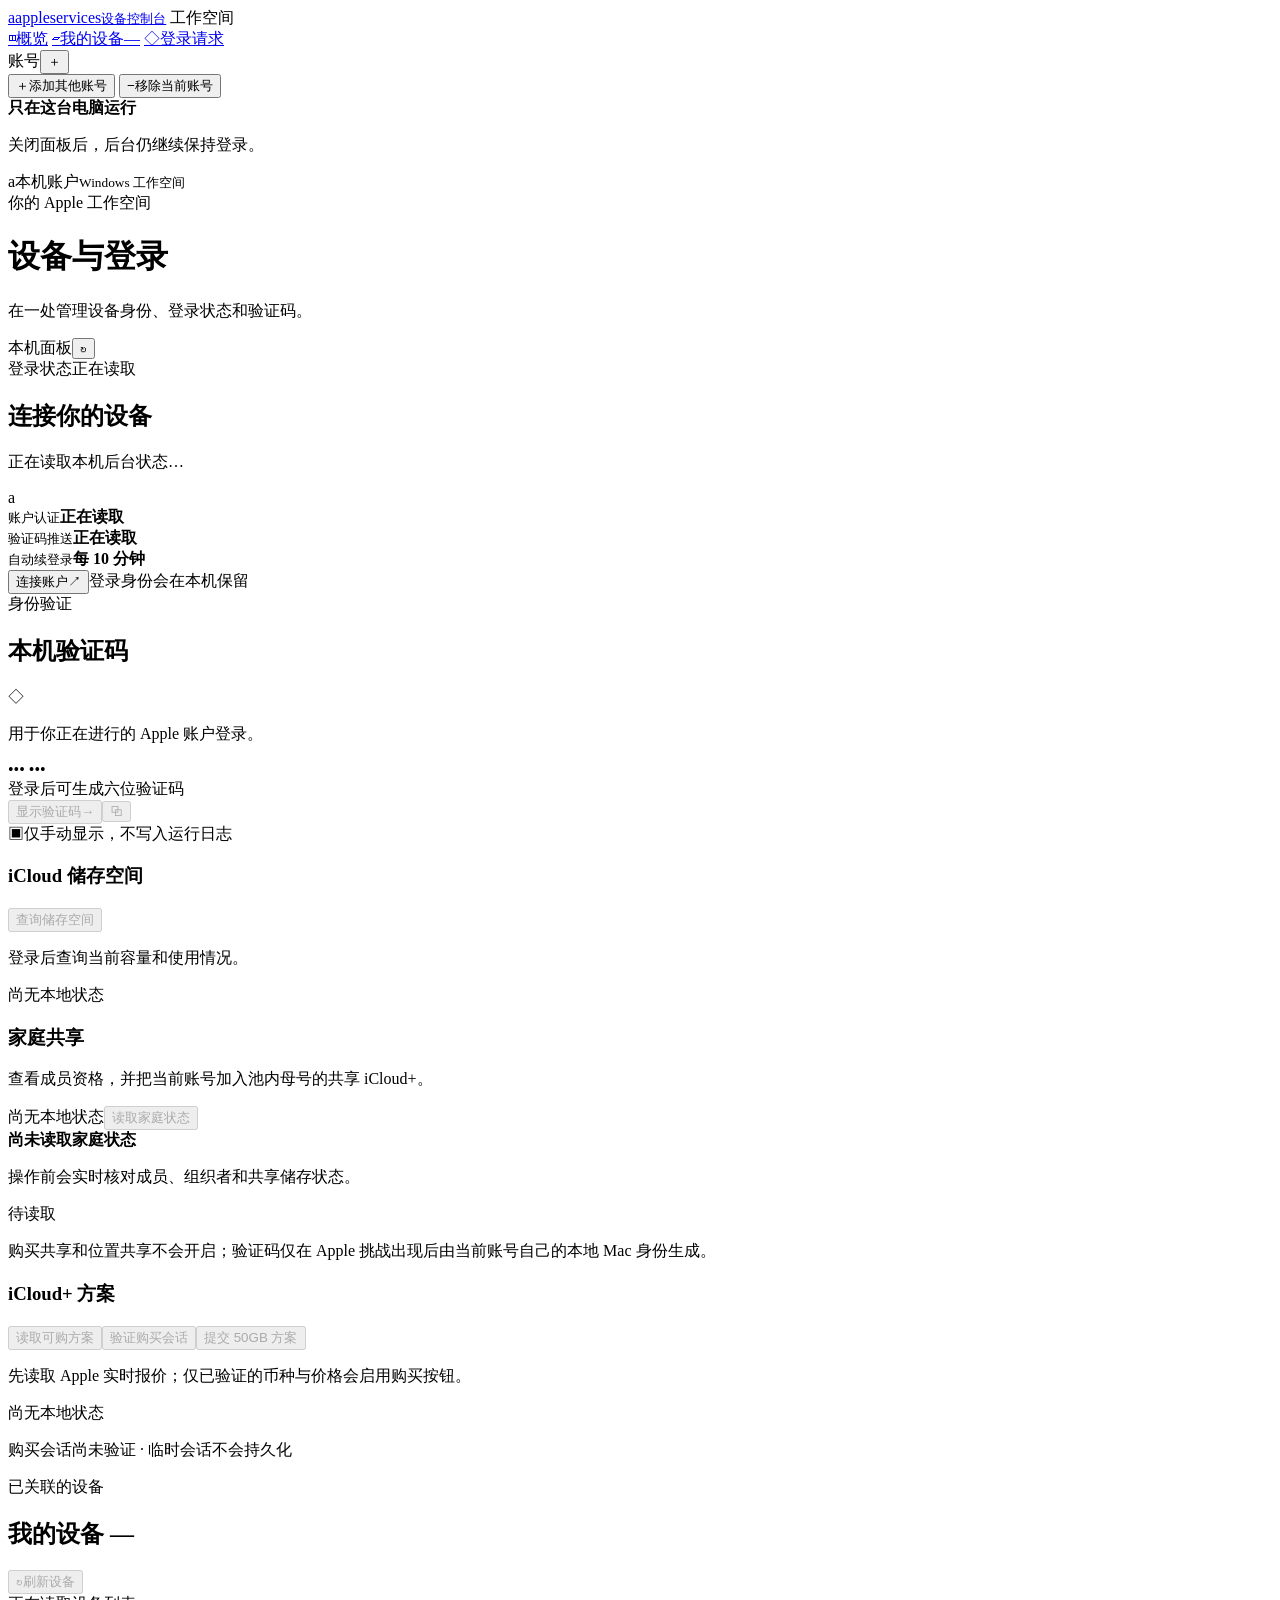
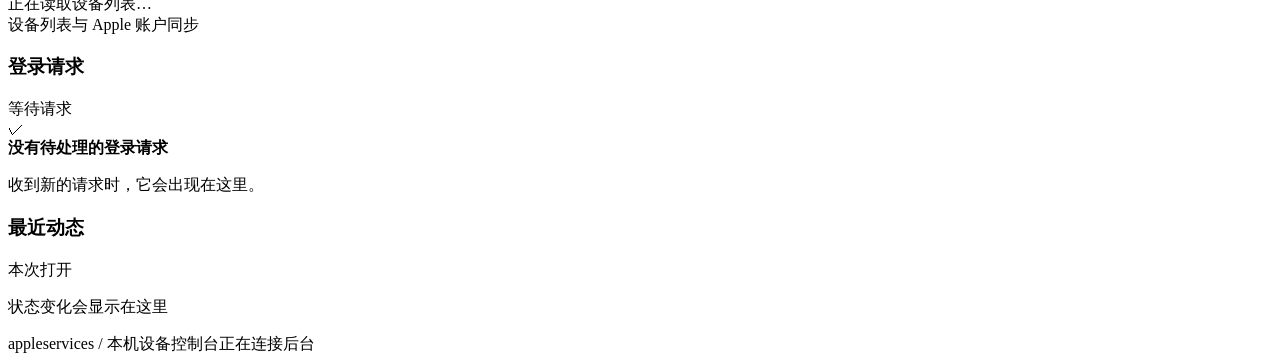
==== internal/dashboard/web/index.html @ 2ab1432d "Fix missing account device lists and preserve last successful results" ====
<!doctype html>
<html lang="zh-CN">
<head>
  <meta charset="utf-8">
  <meta name="viewport" content="width=device-width,initial-scale=1">
  <meta name="app-token" content="__APP_TOKEN__">
  <title>appleservices · 设备控制台</title>
  <link rel="stylesheet" href="/app.css">
  <script src="/app.js" defer></script>
</head>
<body>
<aside class="sidebar">
  <a class="brand" href="#"><span class="brand-icon">a<span></span></span><span>appleservices<small>设备控制台</small></span></a>
  <span class="nav-label">工作空间</span>
  <nav>
    <a href="#overview" class="nav-item selected"><span class="nav-icon">◫</span>概览<span class="nav-marker"></span></a>
    <a href="#devices" class="nav-item"><span class="nav-icon">▱</span>我的设备<span class="nav-count" id="navCount">—</span></a>
    <a href="#requests" class="nav-item"><span class="nav-icon">◇</span>登录请求<span class="request-dot" id="requestDot" hidden></span></a>
  </nav>
  <div class="account-switcher">
    <div class="account-switcher-head"><span class="nav-label">账号</span><button type="button" id="addAccountButton" title="添加账号">＋</button></div>
    <div id="accountList" class="account-list"></div>
    <button type="button" class="add-account-item" id="addAccountButtonSecondary"><span>＋</span>添加其他账号</button>
    <button type="button" class="add-account-item" id="removeAccountButton" title="只从列表移除，设备身份保留在磁盘上"><span>−</span>移除当前账号</button>
  </div>
  <div class="sidebar-note"><span class="small-orb"></span><strong>只在这台电脑运行</strong><p>关闭面板后，后台仍继续保持登录。</p></div>
  <div class="sidebar-bottom"><span class="avatar">a</span><span id="sidebarAccount">本机账户<small>Windows 工作空间</small></span></div>
</aside>
<main id="overview">
  <header class="page-header"><div><div class="eyebrow">你的 Apple 工作空间</div><h1 id="pageTitle">设备与登录</h1><p id="pageDescription">在一处管理设备身份、登录状态和验证码。</p></div><div class="header-actions"><span class="local-badge"><span></span>本机面板</span><button class="icon-button" id="reloadView" aria-label="刷新状态" title="刷新状态">↻</button></div></header>
  <div id="notice" class="notice" role="status" hidden></div>
  <section class="top-grid overview-only">
    <article class="session-card">
      <div class="session-top"><span class="card-kicker">登录状态</span><span class="status-badge" id="statusBadge"><i></i>正在读取</span></div>
      <div class="session-body"><div><h2 id="sessionTitle">连接你的设备</h2><p id="sessionDescription">正在读取本机后台状态…</p><span class="account-tag" id="accountTag" hidden></span></div><div class="computer-art" aria-hidden="true"><div class="computer-screen"><div class="screen-gradient"></div><span class="screen-mark">a</span></div><div class="computer-base"></div><div class="computer-shadow"></div></div></div>
      <div class="session-metrics"><div><span class="metric-dot" id="authDot"></span><div><small>账户认证</small><strong id="authState">正在读取</strong></div></div><div><span class="metric-dot" id="pushDot"></span><div><small>验证码推送</small><strong id="pushState">正在读取</strong></div></div><div><span class="metric-dot" id="renewDot"></span><div><small>自动续登录</small><strong id="renewState">每 10 分钟</strong></div></div></div>
      <div class="session-actions"><button class="button button-light" id="startButton">连接账户<span>↗</span></button><button class="button button-light" id="renewButton" hidden>验证 Apple 账户<span>✓</span></button><button class="quiet-button" id="stopButton" hidden>停止后台</button><span class="session-hint" id="sessionHint">登录身份会在本机保留</span></div>
    </article>
    <article class="code-card"><div class="card-title-row"><div><span class="card-kicker dark">身份验证</span><h2>本机验证码</h2></div><span class="shield-icon">◇</span></div><p class="card-description">用于你正在进行的 Apple 账户登录。</p><div class="code-display" id="codeDisplay" aria-live="polite">••• <span>•••</span></div><div class="code-detail" id="codeDetail">登录后可生成六位验证码</div><div class="code-actions"><button class="button button-primary" id="codeButton" disabled>显示验证码<span>→</span></button><button class="copy-button" id="copyButton" aria-label="复制验证码" title="复制验证码" disabled>⧉</button></div><div class="code-footer"><span class="lock-icon">▣</span>仅手动显示，不写入运行日志</div></article>
  </section>
  <div class="notice overview-only" id="capabilityNotice" role="status" hidden></div>
  <section class="request-card overview-only"><div class="card-title-row"><h3>iCloud 储存空间</h3><button class="text-button" id="storageButton" disabled>查询储存空间</button></div><p id="storageSummary" class="card-description">登录后查询当前容量和使用情况。</p><p id="storageCacheNote" class="cache-note">尚无本地状态</p></section>
  <section class="request-card overview-only family-card" id="familyCard">
    <div class="card-title-row"><div><h3>家庭共享</h3><p class="card-description">查看成员资格，并把当前账号加入池内母号的共享 iCloud+。</p></div><div class="family-head-actions"><span id="familyCacheNote">尚无本地状态</span><button class="text-button" id="familyRefreshButton" disabled>读取家庭状态</button></div></div>
    <div class="family-status" id="familyStatus"><span class="family-state-dot"></span><div class="family-status-copy"><strong id="familySummary">尚未读取家庭状态</strong><p id="familyDetail">操作前会实时核对成员、组织者和共享储存状态。</p></div><span class="family-status-chip" id="familyStatusChip">待读取</span></div>
    <div class="family-map" id="familyMap" hidden>
      <div class="family-node family-node-organizer"><span class="family-crown">★</span><div><small>家庭母号</small><strong id="familyOrganizerName">—</strong></div></div>
      <div class="family-link"><span></span><small>共享 iCloud+</small><b>→</b></div>
      <div class="family-node family-node-current"><span class="family-avatar" id="familyCurrentAvatar">A</span><div><small>当前账号</small><strong id="familyCurrentName">—</strong></div></div>
    </div>
    <div class="family-metrics" id="familyMetrics" hidden>
      <div><small>家庭成员</small><strong id="familyMemberCount">—</strong></div>
      <div><small>当前角色</small><strong id="familyRole">—</strong></div>
      <div><small>共享储存</small><strong id="familyStorageState">—</strong></div>
      <div><small>共享容量</small><strong id="familyStorageBytes">—</strong></div>
    </div>
    <div class="family-members" id="familyMemberAccounts" hidden>
      <h4>家庭成员账号</h4>
      <ul id="familyMemberList" aria-label="家庭成员账号"></ul>
    </div>
    <div class="family-controls" id="familyControls" hidden>
      <label for="familyOrganizer">池内母号</label>
      <select id="familyOrganizer" aria-label="池内母号"></select>
      <button class="button button-primary" id="familyAddButton" disabled>加入家庭并使用共享空间</button>
      <button class="button button-light" id="familyJoinStorageButton" disabled>仅加入共享储存</button>
    </div>
    <div class="family-remove-controls" id="familyRemoveControls" hidden>
      <div><strong>成员管理</strong><small>从当前家庭移出一个池内普通成员</small></div>
      <select id="familyRemoveMember" aria-label="要移出的家庭成员"></select>
      <button class="button button-danger" id="familyRemoveButton" disabled>移出家庭</button>
    </div>
    <p class="family-safety" id="familySafety">购买共享和位置共享不会开启；验证码仅在 Apple 挑战出现后由当前账号自己的本地 Mac 身份生成。</p>
  </section>
  <section class="request-card overview-only hme-card" id="hmeCard" hidden>
    <div class="card-title-row"><div><span class="card-kicker">iCloud+ 子号工具</span><h3>隐藏邮件地址</h3></div><div class="commerce-actions"><button class="text-button" id="hmeListButton">读取地址</button><button class="text-button hme-create-button" id="hmeGenerateButton">＋ 生成候选</button></div></div>
    <div class="hme-summary"><div><strong id="hmeActiveCount">—</strong><small>使用中</small></div><div><strong id="hmeInactiveCount">—</strong><small>已停用</small></div><p id="hmeSummary">读取后可按标签、备注或邮箱搜索。</p></div>
    <p id="hmeStatus" role="status" hidden></p>
    <form id="hmeAuthForm" class="hme-auth" hidden><label for="hmePassword">验证当前账号的隐藏邮件会话<input id="hmePassword" type="password" autocomplete="off" placeholder="当前 Apple 账号密码" required></label><button class="button button-primary" type="submit">验证并读取地址</button><small>密码仅用于本次验证；会话保存在当前账号目录，重启后可继续使用。</small></form>
    <div class="hme-forward-settings" id="hmeForwardSettings" hidden><div><small>所有隐私邮箱统一转发到</small><strong id="hmeForwardCurrent">—</strong><p id="hmeForwardHint">Apple 只允许选择已关联并验证的账户邮箱。</p></div><select id="hmeForwardSelect" aria-label="默认转发邮箱"></select><button class="button button-light" id="hmeForwardButton" disabled>保存转发目标</button><a class="text-button" href="https://account.apple.com/account/manage/section/signin-and-security" target="_blank" rel="noopener">管理账户邮箱 ↗</a></div>
    <div class="hme-reachable" id="hmeReachablePanel" hidden><div><small>协议添加可联系邮箱</small><strong>添加并验证后自动切换全部隐私邮箱</strong></div><input id="hmeReachableEmail" type="email" maxlength="254" autocomplete="off" placeholder="目标转发邮箱" aria-label="要添加的账户邮箱"><button class="button button-light" id="hmeReachableStartButton" disabled>发送邮箱验证码</button><form id="hmeReachableCodeForm" hidden><input id="hmeReachableCode" inputmode="numeric" autocomplete="one-time-code" pattern="[0-9]{4,8}" maxlength="8" placeholder="邮箱验证码" aria-label="目标邮箱验证码" required><button class="button button-primary" type="submit">验证并切换</button></form></div>
    <div class="hme-candidate" id="hmeCandidatePanel" hidden><div><small>Apple 候选地址</small><strong id="hmeCandidateAddress">—</strong></div><input id="hmeCreateLabel" maxlength="128" placeholder="标签" aria-label="新地址标签"><input id="hmeCreateNote" maxlength="1024" placeholder="备忘录（可选）" aria-label="新地址备忘录"><button class="button button-primary" id="hmeReserveButton">确认创建</button><button class="icon-button" id="hmeCancelCandidate" title="取消候选" aria-label="取消候选">×</button></div>
    <div class="hme-toolbar"><input id="hmeSearch" type="search" placeholder="搜索邮箱、标签或备忘录" aria-label="搜索隐藏邮件地址"><div class="hme-segments" role="group" aria-label="邮箱状态"><button class="active" data-hme-filter="active">使用中</button><button data-hme-filter="inactive">已停用</button><button data-hme-filter="all">全部</button></div></div>
    <div class="hme-list" id="hmeList"><div class="hme-empty">尚未读取当前子号的地址</div></div>
    <button class="text-button hme-more" id="hmeMoreButton" hidden>显示更多</button>
  </section>
  <section class="request-card overview-only"><div class="card-title-row"><h3>iCloud+ 方案</h3><div class="commerce-actions"><button class="text-button" id="planButton" disabled>读取可购方案</button><button class="text-button" id="storeAuthButton" disabled>验证购买会话</button><button class="text-button" id="purchaseButton" disabled>提交 50GB 方案</button></div></div><p id="planSummary" class="card-description">先读取 Apple 实时报价；仅已验证的币种与价格会启用购买按钮。</p><p id="planCacheNote" class="cache-note">尚无本地状态</p><p id="storeAuthSummary" class="card-description">购买会话尚未验证 · 临时会话不会持久化</p><form id="storeAuthForm" hidden><input id="storeCode" inputmode="numeric" autocomplete="one-time-code" pattern="[0-9]{6}" maxlength="6" placeholder="Apple Store 六位验证码" aria-label="Apple Store 六位验证码" required><button class="text-button" type="submit">完成购买会话验证</button></form><div id="planList" class="plan-list"></div></section>
  <section class="verification-banner overview-only" id="smsPanel" hidden><div><span class="card-kicker dark">首次登录验证</span><h3>输入手机号收到的短信验证码</h3><p>验证码已发送到账户绑定的手机号。</p></div><form id="smsForm"><input id="smsCode" inputmode="numeric" autocomplete="one-time-code" pattern="[0-9]{6}" maxlength="6" placeholder="六位短信验证码" aria-label="六位短信验证码" required><button class="button button-primary" type="submit">验证并登录</button><button class="quiet-button dark-text" type="button" id="resendButton">重发短信</button></form></section>
  <section class="request-card overview-only" id="activationCard" hidden><div class="card-title-row"><div><span class="card-kicker">服务连接</span><h3>完成服务端 iCloud 连接</h3></div><span class="subtle-tag" id="activationState">待检查</span></div><p id="activationSummary" class="card-description">账号登录后自动完成 iCloud 连接，并按授权自动接受必要的条款更新。</p><p id="activationVersions" class="cache-note" hidden></p><div class="commerce-actions"><a class="text-button" id="activationICloudTerms" target="_blank" rel="noopener" hidden>查看 iCloud 条款 ↗</a><a class="text-button" id="activationMediaTerms" target="_blank" rel="noopener" hidden>查看媒体服务条款 ↗</a><button class="text-button" id="activationCheckButton">重试连接</button><button class="button button-primary" id="activationAcceptButton" hidden>继续连接</button></div></section>
  <section class="verification-banner overview-only" id="pairingPanel" hidden><div><span class="card-kicker dark">设备配对验证</span><h3>输入受信任设备显示的配对码</h3><p>项目通过 APS 和 GSA 完成证明交换，不启动官方客户端。</p></div><form id="pairingForm"><input id="pairingCode" inputmode="numeric" pattern="[0-9]{6}" maxlength="6" placeholder="六位配对码" aria-label="六位配对码" required><button class="button button-primary" type="submit">发送配对证明</button></form></section>
  <section id="devices" class="devices-section"><div class="section-heading"><div><span class="section-kicker">已关联的设备</span><h2>我的设备 <span id="deviceCount">—</span></h2></div><div class="commerce-actions"><button class="text-button" id="devicesReconnectButton" hidden>重新连接账号</button><button class="text-button" id="devicesButton" disabled>↻<span>刷新设备</span></button></div></div><div class="device-grid" id="deviceGrid"><div class="empty-state">正在读取设备列表…</div></div><div class="section-footnote"><span class="footnote-dot"></span><span id="deviceUpdate">设备列表与 Apple 账户同步</span></div></section>
  <section class="lower-grid"><article class="request-card" id="requests"><div class="card-title-row"><h3>登录请求</h3><span class="subtle-tag" id="requestTag">等待请求</span></div><div class="request-content" id="requestContent"><span class="request-symbol">✓</span><div><strong id="requestTitle">没有待处理的登录请求</strong><p id="requestText">收到新的请求时，它会出现在这里。</p></div></div><div class="request-actions" id="requestActions" hidden><button class="button button-primary" id="allowButton">允许并显示验证码</button><button class="button button-outline" id="denyButton">拒绝</button></div></article><article class="activity-card overview-activity"><div class="card-title-row"><h3>最近动态</h3><span class="subtle-label">本次打开</span></div><div id="activityList" class="activity-list"><p class="empty-activity">状态变化会显示在这里</p></div></article></section>
  <footer class="page-footer"><span>appleservices <span class="footer-separator">/</span> 本机设备控制台</span><span id="lastUpdated">正在连接后台</span></footer>
</main>
<dialog id="loginDialog"><form id="loginForm" class="dialog-form"><div class="dialog-top"><span class="dialog-icon">a</span><button class="dialog-close" type="button" id="closeLogin" aria-label="关闭">×</button></div><div class="eyebrow">恢复你的工作空间</div><h2>连接 Apple 账户</h2><p>沿用这台电脑已有的设备身份。密码仅用于本次登录。</p><label for="appleID">Apple 账户</label><input id="appleID" name="apple_id" type="email" autocomplete="username" placeholder="你的账户邮箱" required><label for="password">密码</label><input id="password" name="password" type="password" autocomplete="off" placeholder="输入账户密码" required><label for="twofactor">首次验证方式</label><select id="twofactor" name="twofactor"><option value="trusted-device">受信任设备验证码（推荐）</option><option value="sms">发送新的短信验证码</option><option value="sms-existing">使用已有短信码（不重新发送）</option><option value="circle">受信任设备配对</option></select><button class="button button-primary dialog-submit" type="submit">登录并保持在线<span>→</span></button><div class="dialog-note">配对方式只走项目协议，不启动官方 iCloud 窗口。</div></form></dialog>
<dialog id="stopDialog"><div class="dialog-form"><div class="eyebrow">后台连接</div><h2>停止保持登录？</h2><p>暂停推送接收和自动续登录。已保存的设备身份与 Cookie 会保留。</p><div class="dialog-actions"><button class="button button-outline" id="cancelStop">继续在线</button><button class="button button-danger" id="confirmStop">停止后台</button></div></div></dialog>
<dialog id="hmeEditDialog"><form id="hmeEditForm" class="dialog-form"><div class="dialog-top"><span class="dialog-icon">@</span><button class="dialog-close" type="button" id="closeHMEEdit" aria-label="关闭">×</button></div><div class="eyebrow">隐藏邮件地址</div><h2>编辑地址信息</h2><p id="hmeEditAddress">—</p><label for="hmeEditLabel">标签</label><input id="hmeEditLabel" maxlength="128" required><label for="hmeEditNote">备忘录</label><input id="hmeEditNote" maxlength="1024"><button class="button button-primary dialog-submit" type="submit">存储更改</button></form></dialog>
</body>
</html>
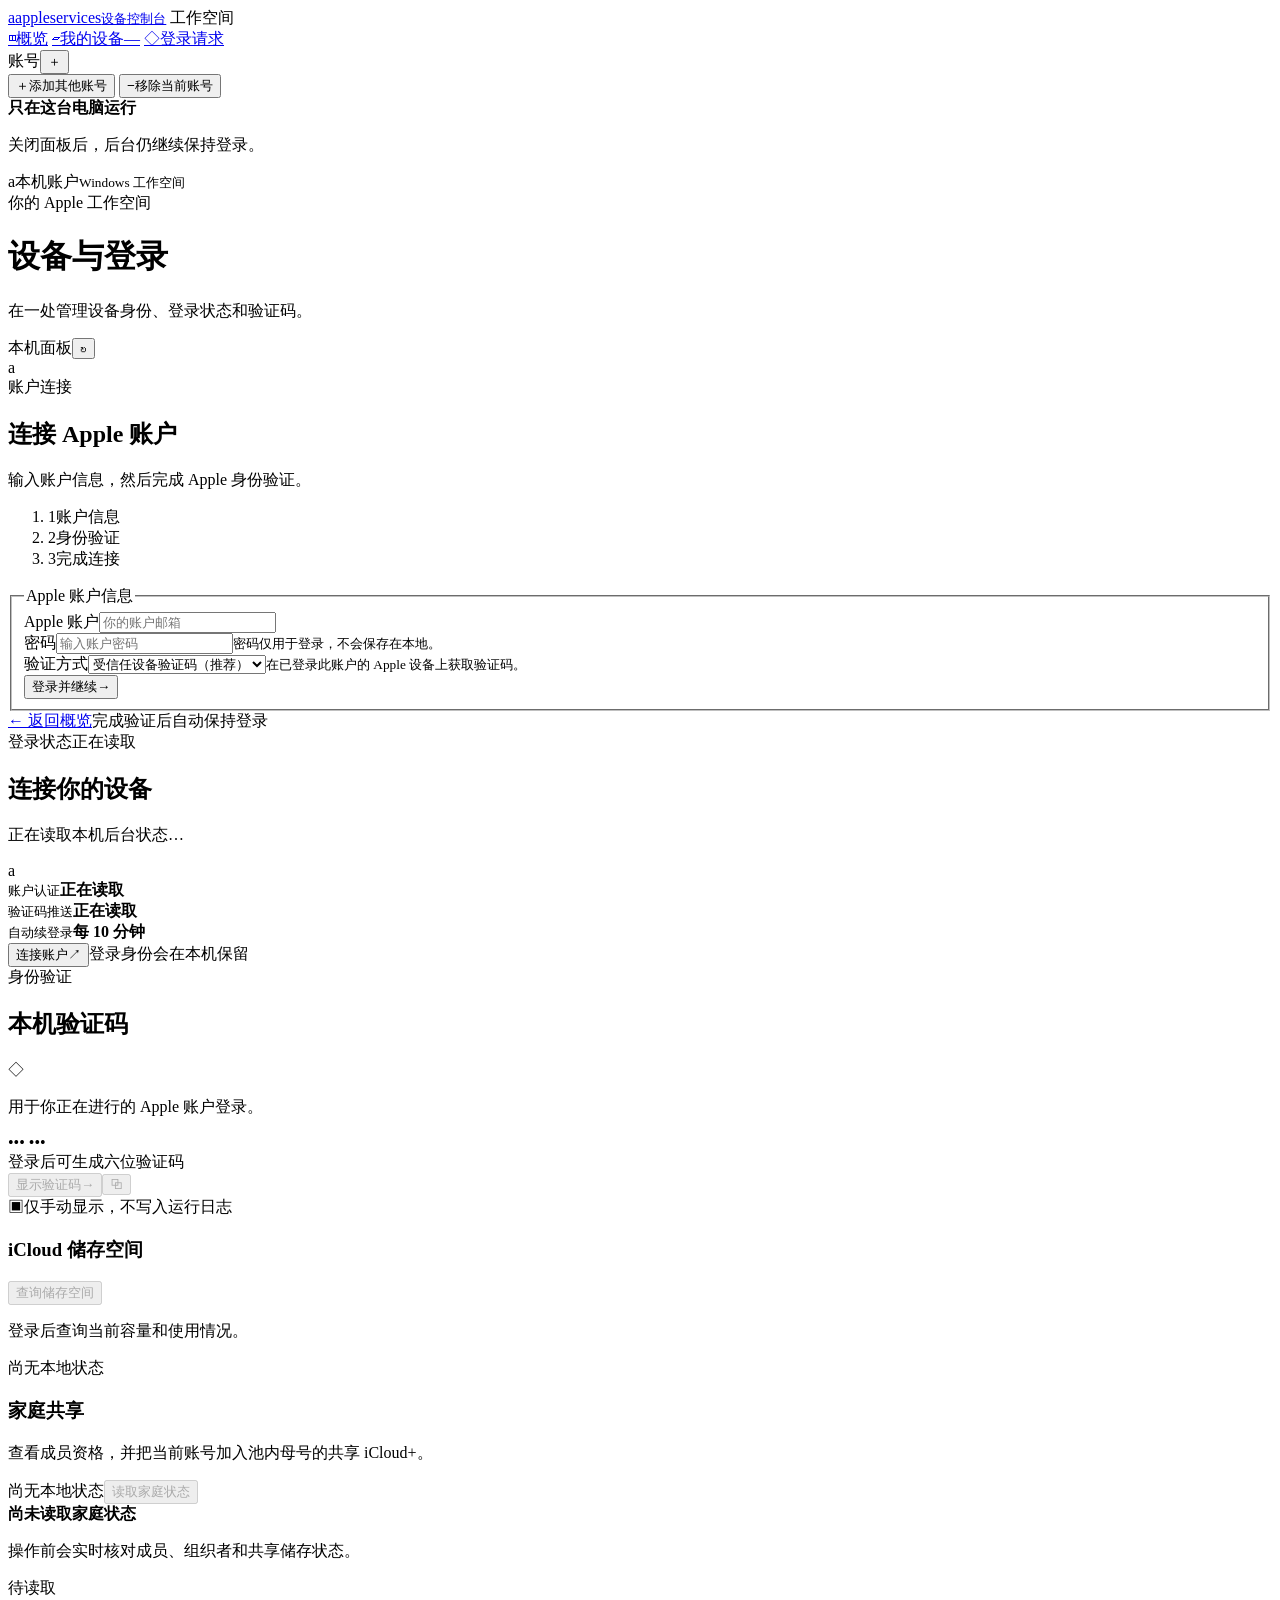
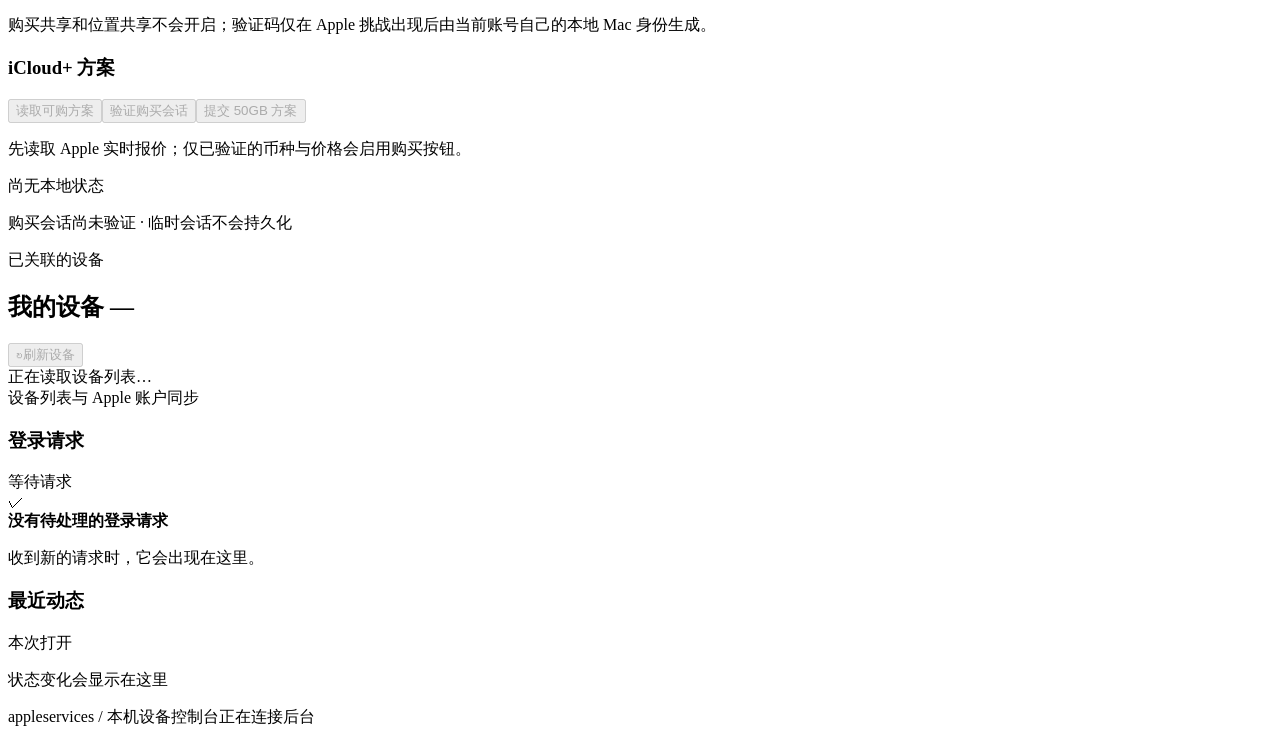
==== commit 99e442ed: "Replace login modal with a routed account form" ====
--- a/internal/dashboard/web/index.html
+++ b/internal/dashboard/web/index.html
@@ -29,6 +29,23 @@
 <main id="overview">
   <header class="page-header"><div><div class="eyebrow">你的 Apple 工作空间</div><h1 id="pageTitle">设备与登录</h1><p id="pageDescription">在一处管理设备身份、登录状态和验证码。</p></div><div class="header-actions"><span class="local-badge"><span></span>本机面板</span><button class="icon-button" id="reloadView" aria-label="刷新状态" title="刷新状态">↻</button></div></header>
   <div id="notice" class="notice" role="status" hidden></div>
+  <section id="loginPage" class="login-page login-only" aria-labelledby="loginTitle">
+    <div class="login-heading"><span class="login-mark" aria-hidden="true">a</span><div><span class="card-kicker">账户连接</span><h2 id="loginTitle">连接 Apple 账户</h2><p id="loginDescription">输入账户信息，然后完成 Apple 身份验证。</p></div></div>
+    <ol class="login-steps" aria-label="登录步骤"><li id="loginStepCredentials" class="active"><span>1</span>账户信息</li><li id="loginStepVerification"><span>2</span>身份验证</li><li id="loginStepComplete"><span>3</span>完成连接</li></ol>
+    <form id="loginForm" class="login-form" method="post" action="/api/start" aria-labelledby="loginTitle">
+      <div id="loginError" class="login-error" role="alert" hidden></div>
+      <fieldset id="loginFields">
+        <legend class="sr-only">Apple 账户信息</legend>
+        <div class="login-field"><label for="appleID">Apple 账户</label><input id="appleID" name="apple_id" type="email" autocomplete="username" autocapitalize="none" spellcheck="false" placeholder="你的账户邮箱" required></div>
+        <div class="login-field"><label for="password">密码</label><input id="password" name="password" type="password" autocomplete="current-password" placeholder="输入账户密码" aria-describedby="passwordHelp" required><small id="passwordHelp">密码仅用于登录，不会保存在本地。</small></div>
+        <div class="login-field"><label for="twofactor">验证方式</label><select id="twofactor" name="twofactor" aria-describedby="verificationHelp"><option value="trusted-device">受信任设备验证码（推荐）</option><option value="sms">发送新的短信验证码</option><option value="sms-existing">使用已有短信码</option><option value="circle">受信任设备配对</option></select><small id="verificationHelp">在已登录此账户的 Apple 设备上获取验证码。</small></div>
+        <button id="loginSubmitButton" class="button button-primary login-submit" type="submit">登录并继续<span aria-hidden="true">→</span></button>
+      </fieldset>
+    </form>
+    <div id="loginProgress" class="login-progress" role="status" aria-live="polite" hidden><span id="loginProgressLabel">正在连接 Apple…</span><p id="loginProgressDescription"></p><div class="login-progress-actions"><a id="loginWorkspaceLink" class="button button-primary" href="#overview" hidden>进入工作空间</a><button id="loginRetryButton" class="text-button" type="button" hidden>重新输入账户信息</button></div></div>
+    <div id="loginVerification"></div>
+    <div class="login-footer"><a id="loginBackLink" class="text-button" href="#overview">← 返回概览</a><span>完成验证后自动保持登录</span></div>
+  </section>
   <section class="top-grid overview-only">
     <article class="session-card">
       <div class="session-top"><span class="card-kicker">登录状态</span><span class="status-badge" id="statusBadge"><i></i>正在读取</span></div>
@@ -84,14 +101,16 @@
     <button class="text-button hme-more" id="hmeMoreButton" hidden>显示更多</button>
   </section>
   <section class="request-card overview-only"><div class="card-title-row"><h3>iCloud+ 方案</h3><div class="commerce-actions"><button class="text-button" id="planButton" disabled>读取可购方案</button><button class="text-button" id="storeAuthButton" disabled>验证购买会话</button><button class="text-button" id="purchaseButton" disabled>提交 50GB 方案</button></div></div><p id="planSummary" class="card-description">先读取 Apple 实时报价；仅已验证的币种与价格会启用购买按钮。</p><p id="planCacheNote" class="cache-note">尚无本地状态</p><p id="storeAuthSummary" class="card-description">购买会话尚未验证 · 临时会话不会持久化</p><form id="storeAuthForm" hidden><input id="storeCode" inputmode="numeric" autocomplete="one-time-code" pattern="[0-9]{6}" maxlength="6" placeholder="Apple Store 六位验证码" aria-label="Apple Store 六位验证码" required><button class="text-button" type="submit">完成购买会话验证</button></form><div id="planList" class="plan-list"></div></section>
-  <section class="verification-banner overview-only" id="smsPanel" hidden><div><span class="card-kicker dark">首次登录验证</span><h3>输入手机号收到的短信验证码</h3><p>验证码已发送到账户绑定的手机号。</p></div><form id="smsForm"><input id="smsCode" inputmode="numeric" autocomplete="one-time-code" pattern="[0-9]{6}" maxlength="6" placeholder="六位短信验证码" aria-label="六位短信验证码" required><button class="button button-primary" type="submit">验证并登录</button><button class="quiet-button dark-text" type="button" id="resendButton">重发短信</button></form></section>
-  <section class="request-card overview-only" id="activationCard" hidden><div class="card-title-row"><div><span class="card-kicker">服务连接</span><h3>完成服务端 iCloud 连接</h3></div><span class="subtle-tag" id="activationState">待检查</span></div><p id="activationSummary" class="card-description">账号登录后自动完成 iCloud 连接，并按授权自动接受必要的条款更新。</p><p id="activationVersions" class="cache-note" hidden></p><div class="commerce-actions"><a class="text-button" id="activationICloudTerms" target="_blank" rel="noopener" hidden>查看 iCloud 条款 ↗</a><a class="text-button" id="activationMediaTerms" target="_blank" rel="noopener" hidden>查看媒体服务条款 ↗</a><button class="text-button" id="activationCheckButton">重试连接</button><button class="button button-primary" id="activationAcceptButton" hidden>继续连接</button></div></section>
-  <section class="verification-banner overview-only" id="pairingPanel" hidden><div><span class="card-kicker dark">设备配对验证</span><h3>输入受信任设备显示的配对码</h3><p>项目通过 APS 和 GSA 完成证明交换，不启动官方客户端。</p></div><form id="pairingForm"><input id="pairingCode" inputmode="numeric" pattern="[0-9]{6}" maxlength="6" placeholder="六位配对码" aria-label="六位配对码" required><button class="button button-primary" type="submit">发送配对证明</button></form></section>
+  <div id="overviewVerification" class="overview-only">
+  <section class="verification-banner" id="smsPanel" hidden><div><span class="card-kicker dark">首次登录验证</span><h3>输入手机号收到的短信验证码</h3><p>验证码已发送到账户绑定的手机号。</p></div><form id="smsForm"><input id="smsCode" inputmode="numeric" autocomplete="one-time-code" pattern="[0-9]{6}" maxlength="6" placeholder="六位短信验证码" aria-label="六位短信验证码" required><button class="button button-primary" type="submit">验证并登录</button><button class="quiet-button dark-text" type="button" id="resendButton">重发短信</button></form></section>
+  <section class="request-card" id="activationCard" hidden><div class="card-title-row"><div><span class="card-kicker">服务连接</span><h3>完成服务端 iCloud 连接</h3></div><span class="subtle-tag" id="activationState">待检查</span></div><p id="activationSummary" class="card-description">账号登录后自动完成 iCloud 连接，并按授权自动接受必要的条款更新。</p><p id="activationVersions" class="cache-note" hidden></p><div class="commerce-actions"><a class="text-button" id="activationICloudTerms" target="_blank" rel="noopener" hidden>查看 iCloud 条款 ↗</a><a class="text-button" id="activationMediaTerms" target="_blank" rel="noopener" hidden>查看媒体服务条款 ↗</a><button class="text-button" id="activationCheckButton">重试连接</button><button class="button button-primary" id="activationAcceptButton" hidden>继续连接</button></div></section>
+  <section class="verification-banner" id="pairingPanel" hidden><div><span class="card-kicker dark">设备配对验证</span><h3>输入受信任设备显示的配对码</h3><p>项目通过 APS 和 GSA 完成证明交换，不启动官方客户端。</p></div><form id="pairingForm"><input id="pairingCode" inputmode="numeric" pattern="[0-9]{6}" maxlength="6" placeholder="六位配对码" aria-label="六位配对码" required><button class="button button-primary" type="submit">发送配对证明</button></form></section>
+  </div>
   <section id="devices" class="devices-section"><div class="section-heading"><div><span class="section-kicker">已关联的设备</span><h2>我的设备 <span id="deviceCount">—</span></h2></div><div class="commerce-actions"><button class="text-button" id="devicesReconnectButton" hidden>重新连接账号</button><button class="text-button" id="devicesButton" disabled>↻<span>刷新设备</span></button></div></div><div class="device-grid" id="deviceGrid"><div class="empty-state">正在读取设备列表…</div></div><div class="section-footnote"><span class="footnote-dot"></span><span id="deviceUpdate">设备列表与 Apple 账户同步</span></div></section>
   <section class="lower-grid"><article class="request-card" id="requests"><div class="card-title-row"><h3>登录请求</h3><span class="subtle-tag" id="requestTag">等待请求</span></div><div class="request-content" id="requestContent"><span class="request-symbol">✓</span><div><strong id="requestTitle">没有待处理的登录请求</strong><p id="requestText">收到新的请求时，它会出现在这里。</p></div></div><div class="request-actions" id="requestActions" hidden><button class="button button-primary" id="allowButton">允许并显示验证码</button><button class="button button-outline" id="denyButton">拒绝</button></div></article><article class="activity-card overview-activity"><div class="card-title-row"><h3>最近动态</h3><span class="subtle-label">本次打开</span></div><div id="activityList" class="activity-list"><p class="empty-activity">状态变化会显示在这里</p></div></article></section>
   <footer class="page-footer"><span>appleservices <span class="footer-separator">/</span> 本机设备控制台</span><span id="lastUpdated">正在连接后台</span></footer>
 </main>
-<dialog id="loginDialog"><form id="loginForm" class="dialog-form"><div class="dialog-top"><span class="dialog-icon">a</span><button class="dialog-close" type="button" id="closeLogin" aria-label="关闭">×</button></div><div class="eyebrow">恢复你的工作空间</div><h2>连接 Apple 账户</h2><p>沿用这台电脑已有的设备身份。密码仅用于本次登录。</p><label for="appleID">Apple 账户</label><input id="appleID" name="apple_id" type="email" autocomplete="username" placeholder="你的账户邮箱" required><label for="password">密码</label><input id="password" name="password" type="password" autocomplete="off" placeholder="输入账户密码" required><label for="twofactor">首次验证方式</label><select id="twofactor" name="twofactor"><option value="trusted-device">受信任设备验证码（推荐）</option><option value="sms">发送新的短信验证码</option><option value="sms-existing">使用已有短信码（不重新发送）</option><option value="circle">受信任设备配对</option></select><button class="button button-primary dialog-submit" type="submit">登录并保持在线<span>→</span></button><div class="dialog-note">配对方式只走项目协议，不启动官方 iCloud 窗口。</div></form></dialog>
+
 <dialog id="stopDialog"><div class="dialog-form"><div class="eyebrow">后台连接</div><h2>停止保持登录？</h2><p>暂停推送接收和自动续登录。已保存的设备身份与 Cookie 会保留。</p><div class="dialog-actions"><button class="button button-outline" id="cancelStop">继续在线</button><button class="button button-danger" id="confirmStop">停止后台</button></div></div></dialog>
 <dialog id="hmeEditDialog"><form id="hmeEditForm" class="dialog-form"><div class="dialog-top"><span class="dialog-icon">@</span><button class="dialog-close" type="button" id="closeHMEEdit" aria-label="关闭">×</button></div><div class="eyebrow">隐藏邮件地址</div><h2>编辑地址信息</h2><p id="hmeEditAddress">—</p><label for="hmeEditLabel">标签</label><input id="hmeEditLabel" maxlength="128" required><label for="hmeEditNote">备忘录</label><input id="hmeEditNote" maxlength="1024"><button class="button button-primary dialog-submit" type="submit">存储更改</button></form></dialog>
 </body>
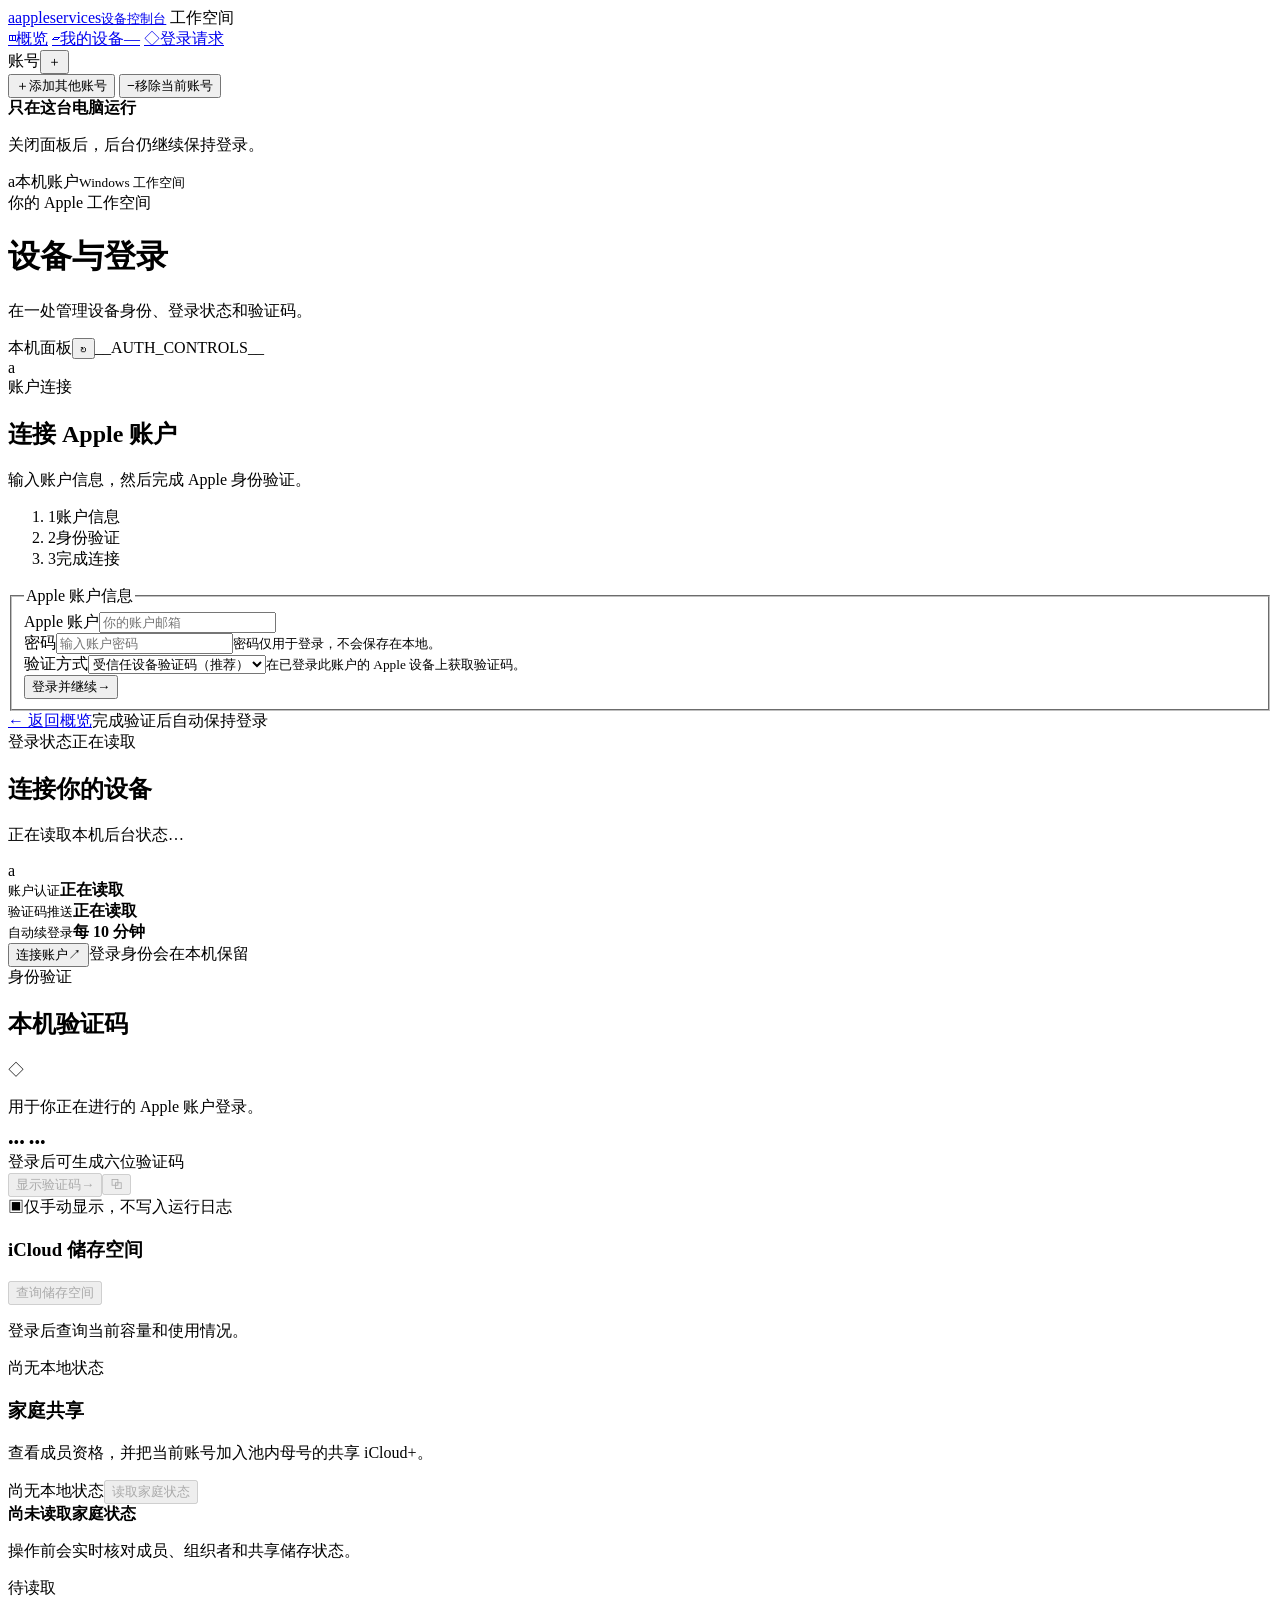
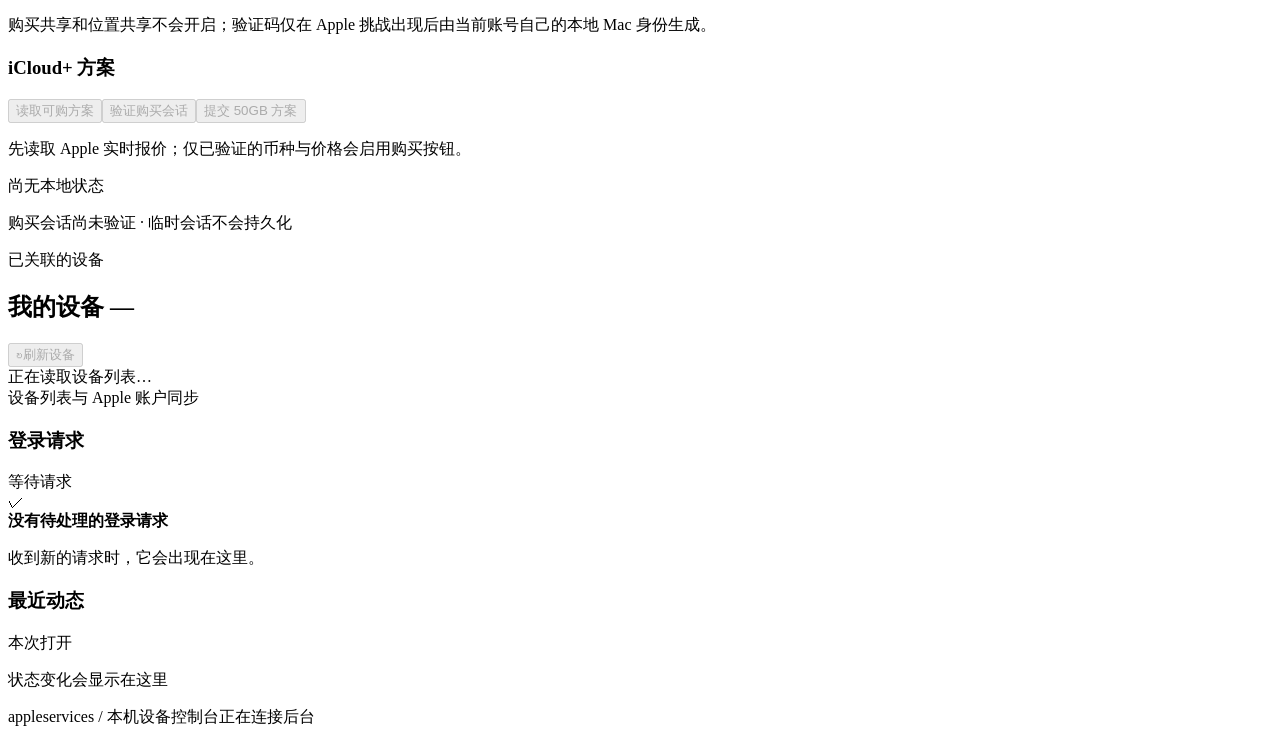
==== commit 6eaacd8f: "feat: replace browser auth prompt with administrator login form" ====
--- a/internal/dashboard/web/index.html
+++ b/internal/dashboard/web/index.html
@@ -27,7 +27,7 @@
   <div class="sidebar-bottom"><span class="avatar">a</span><span id="sidebarAccount">本机账户<small>Windows 工作空间</small></span></div>
 </aside>
 <main id="overview">
-  <header class="page-header"><div><div class="eyebrow">你的 Apple 工作空间</div><h1 id="pageTitle">设备与登录</h1><p id="pageDescription">在一处管理设备身份、登录状态和验证码。</p></div><div class="header-actions"><span class="local-badge"><span></span>本机面板</span><button class="icon-button" id="reloadView" aria-label="刷新状态" title="刷新状态">↻</button></div></header>
+  <header class="page-header"><div><div class="eyebrow">你的 Apple 工作空间</div><h1 id="pageTitle">设备与登录</h1><p id="pageDescription">在一处管理设备身份、登录状态和验证码。</p></div><div class="header-actions"><span class="local-badge"><span></span>本机面板</span><button class="icon-button" id="reloadView" aria-label="刷新状态" title="刷新状态">↻</button>__AUTH_CONTROLS__</div></header>
   <div id="notice" class="notice" role="status" hidden></div>
   <section id="loginPage" class="login-page login-only" aria-labelledby="loginTitle">
     <div class="login-heading"><span class="login-mark" aria-hidden="true">a</span><div><span class="card-kicker">账户连接</span><h2 id="loginTitle">连接 Apple 账户</h2><p id="loginDescription">输入账户信息，然后完成 Apple 身份验证。</p></div></div>
